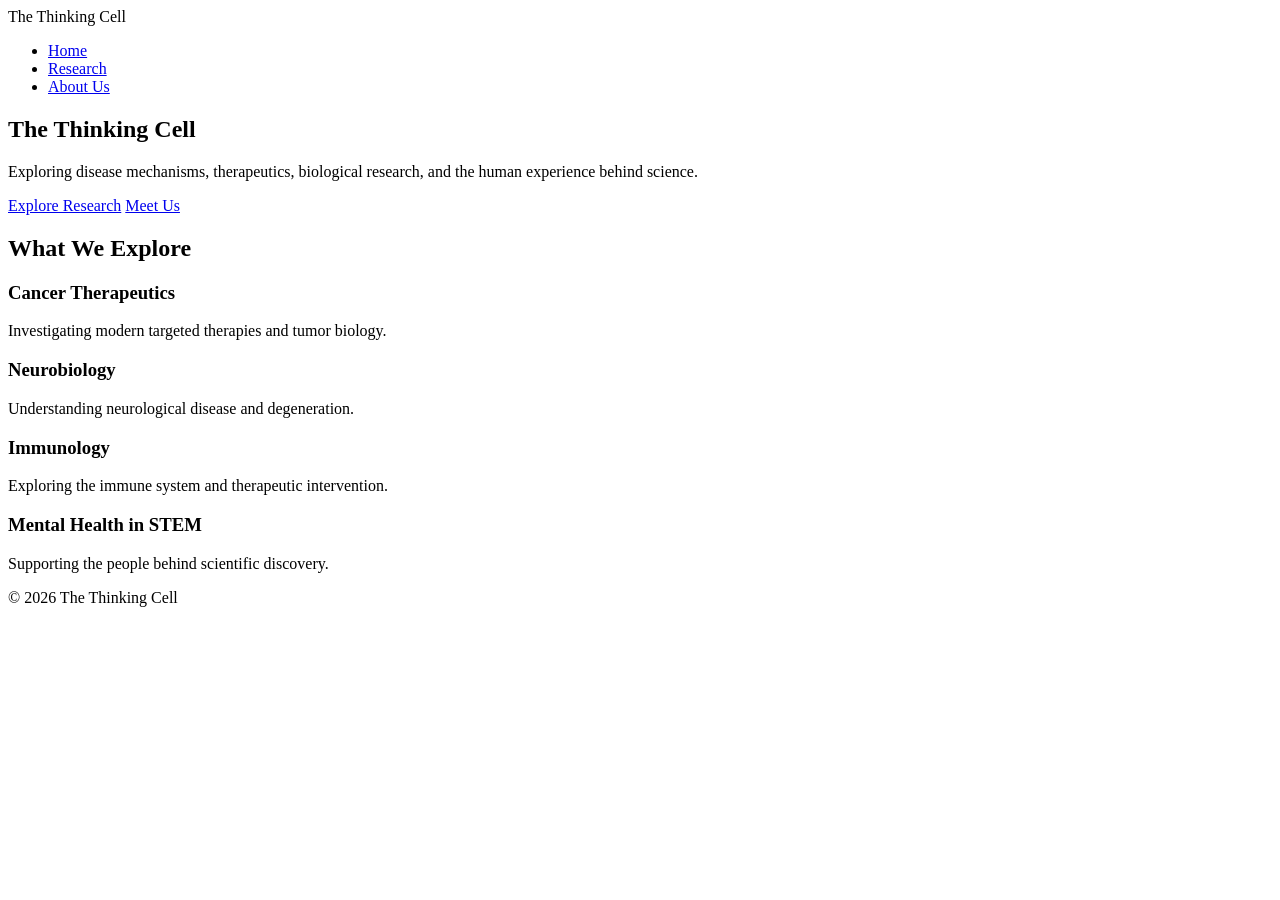
==== index.html @ f0dbf1d5 "Add files via upload" ====
<!DOCTYPE html>
<html lang="en">
<head>
    <meta charset="UTF-8">
    <meta name="viewport" content="width=device-width, initial-scale=1.0">
    <title>The Thinking Cell</title>

    <link rel="stylesheet" href="css/style.css">

    <link href="https://fonts.googleapis.com/css2?family=Inter:wght@300;400;600;700&display=swap" rel="stylesheet">
</head>
<body>

    <nav class="navbar">
        <div class="logo">The Thinking Cell</div>

        <ul class="nav-links">
            <li><a href="index.html">Home</a></li>
            <li><a href="blog.html">Research</a></li>
            <li><a href="about.html">About Us</a></li>
        </ul>
    </nav>

    <section class="hero">

        <div class="hero-content">

            <h1>The Thinking Cell</h1>

            <p>
                Exploring disease mechanisms, therapeutics,
                biological research, and the human experience behind science.
            </p>

            <div class="hero-buttons">
                <a href="blog.html" class="btn">Explore Research</a>
                <a href="about.html" class="btn secondary">Meet Us</a>
            </div>

        </div>

    </section>

    <section class="topics">

        <h2>What We Explore</h2>

        <div class="topic-grid">

            <div class="card">
                <h3>Cancer Therapeutics</h3>
                <p>Investigating modern targeted therapies and tumor biology.</p>
            </div>

            <div class="card">
                <h3>Neurobiology</h3>
                <p>Understanding neurological disease and degeneration.</p>
            </div>

            <div class="card">
                <h3>Immunology</h3>
                <p>Exploring the immune system and therapeutic intervention.</p>
            </div>

            <div class="card">
                <h3>Mental Health in STEM</h3>
                <p>Supporting the people behind scientific discovery.</p>
            </div>

        </div>

    </section>

    <footer>
        <p>© 2026 The Thinking Cell</p>
    </footer>

</body>
</html>
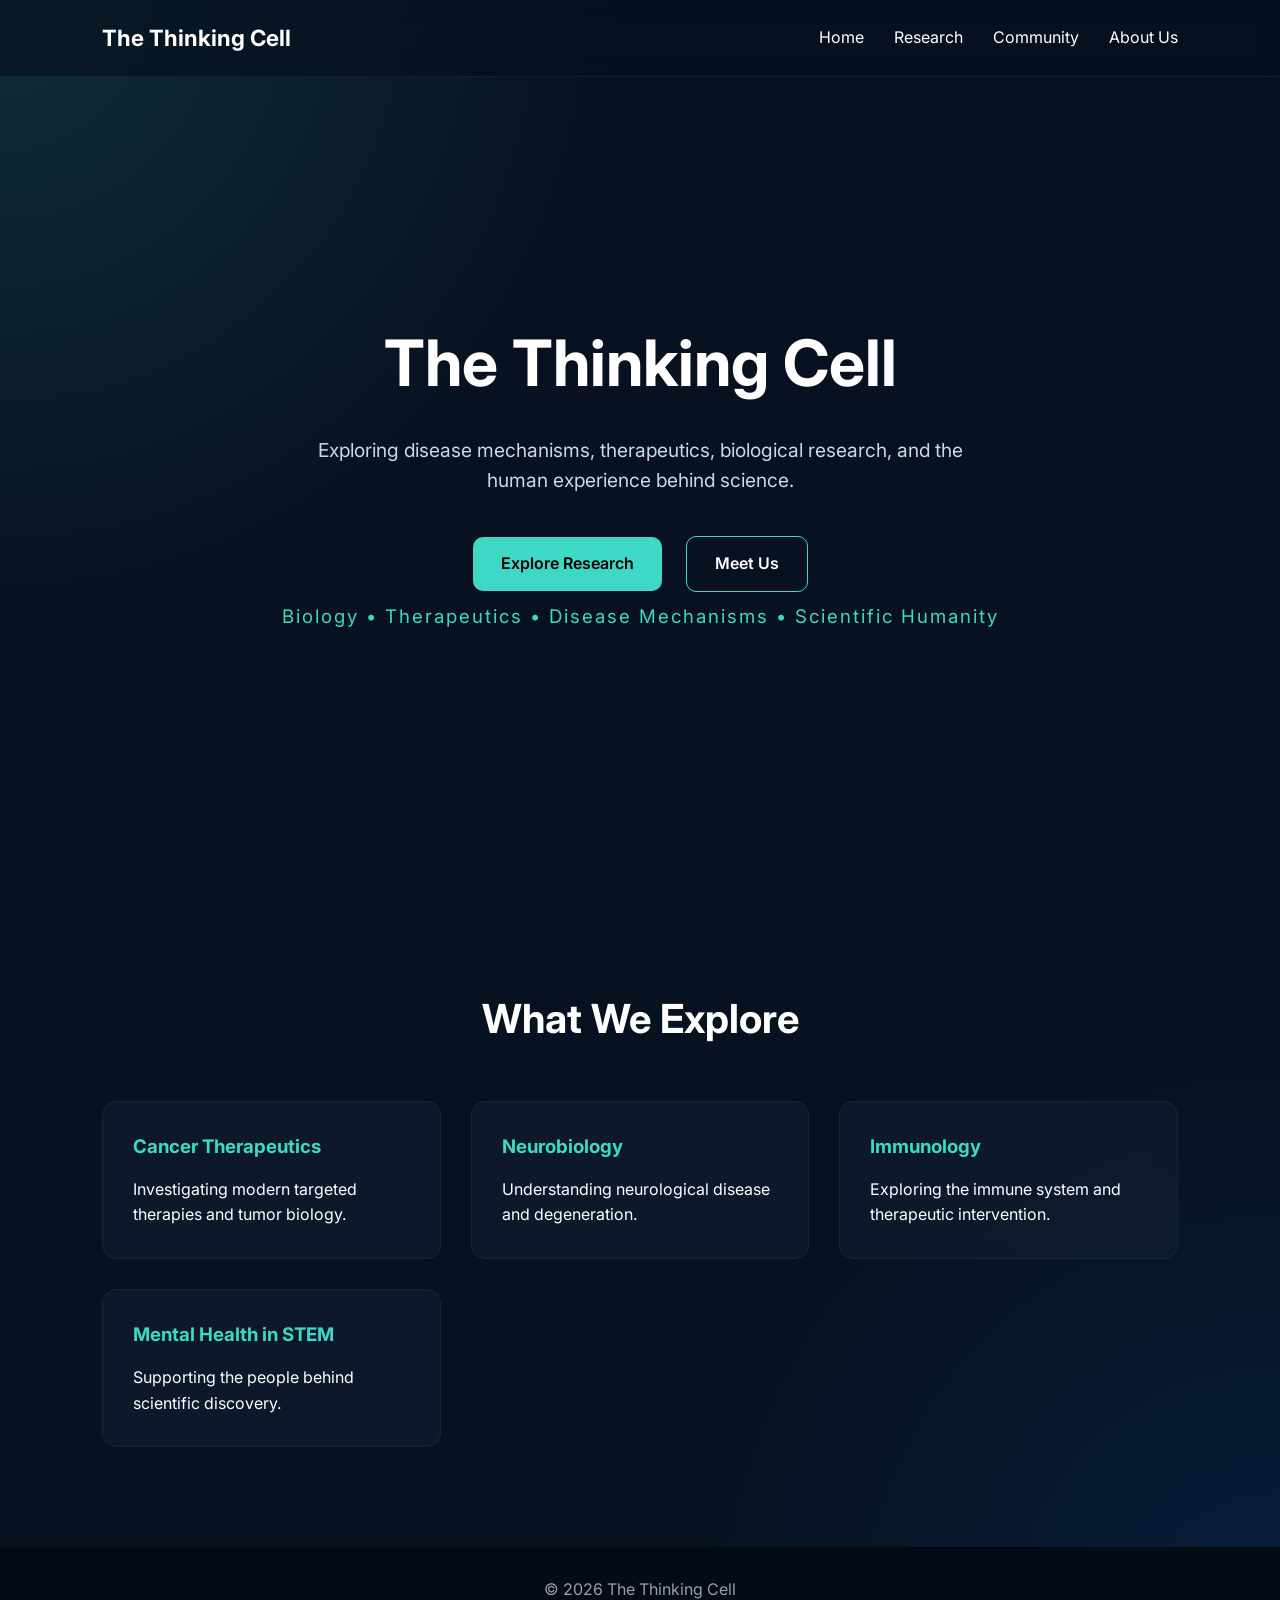
==== commit df05f6f8: "Add files via upload" ====
--- a/index.html
+++ b/index.html
@@ -17,6 +17,7 @@
         <ul class="nav-links">
             <li><a href="index.html">Home</a></li>
             <li><a href="blog.html">Research</a></li>
+		<li><a href="mental-health.html">Community</a></li>
             <li><a href="about.html">About Us</a></li>
         </ul>
     </nav>
@@ -36,7 +37,9 @@
                 <a href="blog.html" class="btn">Explore Research</a>
                 <a href="about.html" class="btn secondary">Meet Us</a>
             </div>
-
+		<h3 class="subtitle">
+    		Biology • Therapeutics • Disease Mechanisms • Scientific Humanity
+		</h3>
         </div>
 
     </section>
--- a/css/style.css
+++ b/css/style.css
@@ -0,0 +1,197 @@
+* {
+    margin: 0;
+    padding: 0;
+    box-sizing: border-box;
+}
+
+body {
+    font-family: 'Inter', sans-serif;
+    background-color: #07111f;
+    color: white;
+    line-height: 1.6;
+
+    background-image:
+        radial-gradient(circle at top left, rgba(61,217,197,0.15), transparent 30%),
+        radial-gradient(circle at bottom right, rgba(0,119,255,0.12), transparent 30%);
+}
+/* NAVBAR */
+
+.navbar {
+    display: flex;
+    justify-content: space-between;
+    align-items: center;
+
+    padding: 20px 8%;
+
+    position: sticky;
+    top: 0;
+
+    background: rgba(7,17,31,0.7);
+
+    backdrop-filter: blur(12px);
+
+    z-index: 1000;
+
+    border-bottom: 1px solid rgba(255,255,255,0.05);
+}
+.logo {
+    font-size: 1.4rem;
+    font-weight: 700;
+}
+
+.nav-links {
+    display: flex;
+    gap: 30px;
+    list-style: none;
+}
+
+.nav-links a {
+    color: white;
+    text-decoration: none;
+    transition: 0.3s;
+}
+
+.nav-links a:hover {
+    color: #3dd9c5;
+}
+
+/* HERO */
+
+.hero {
+    min-height: 90vh;
+
+    display: flex;
+    align-items: center;
+    justify-content: center;
+
+    text-align: center;
+
+    padding: 0 10%;
+}
+
+.hero-content h1 {
+    font-size: 4rem;
+    margin-bottom: 20px;
+}
+
+.hero-content p {
+    max-width: 700px;
+    margin: auto;
+    font-size: 1.2rem;
+    color: #cfd9e6;
+}
+
+.hero-buttons {
+    margin-top: 30px;
+}
+.subtitle {
+    color: #3dd9c5;
+    font-weight: 400;
+    margin-bottom: 20px;
+    letter-spacing: 2px;
+}
+.btn {
+    display: inline-block;
+
+    padding: 14px 28px;
+
+    background: #3dd9c5;
+    color: black;
+
+    text-decoration: none;
+
+    border-radius: 10px;
+
+    margin: 10px;
+
+    font-weight: 600;
+
+    transition: 0.3s ease;
+}
+.btn:hover {
+    transform: translateY(-3px);
+    box-shadow: 0 0 20px rgba(61,217,197,0.4);
+}
+.secondary {
+    background: transparent;
+    border: 1px solid #3dd9c5;
+    color: white;
+}
+
+/* TOPICS */
+
+.topics {
+    padding: 100px 8%;
+}
+
+.topics h2 {
+    text-align: center;
+    margin-bottom: 50px;
+    font-size: 2.5rem;
+}
+
+.topic-grid {
+    display: grid;
+    grid-template-columns: repeat(auto-fit, minmax(250px,1fr));
+    gap: 30px;
+}
+
+.card {
+    background: rgba(15,28,45,0.8);
+
+    padding: 30px;
+
+    border-radius: 15px;
+
+    border: 1px solid rgba(255,255,255,0.05);
+
+    backdrop-filter: blur(10px);
+
+    transition: 0.3s ease;
+}
+
+.card:hover {
+    transform: translateY(-8px);
+    border-color: #3dd9c5;
+}
+
+
+.card h3 {
+    margin-bottom: 15px;
+    color: #3dd9c5;
+}
+
+/* COMMUNITY */
+
+.community {
+    padding: 100px 8%;
+    text-align: center;
+}
+
+.community-content {
+    max-width: 700px;
+    margin: auto;
+}
+
+/* FOOTER */
+
+footer {
+    text-align: center;
+    padding: 30px;
+    background: #050b14;
+    color: #8ca0b8;
+}
+
+/* MOBILE */
+
+@media (max-width: 768px) {
+
+    .hero-content h1 {
+        font-size: 2.5rem;
+    }
+
+    .nav-links {
+        gap: 15px;
+    }
+
+}
